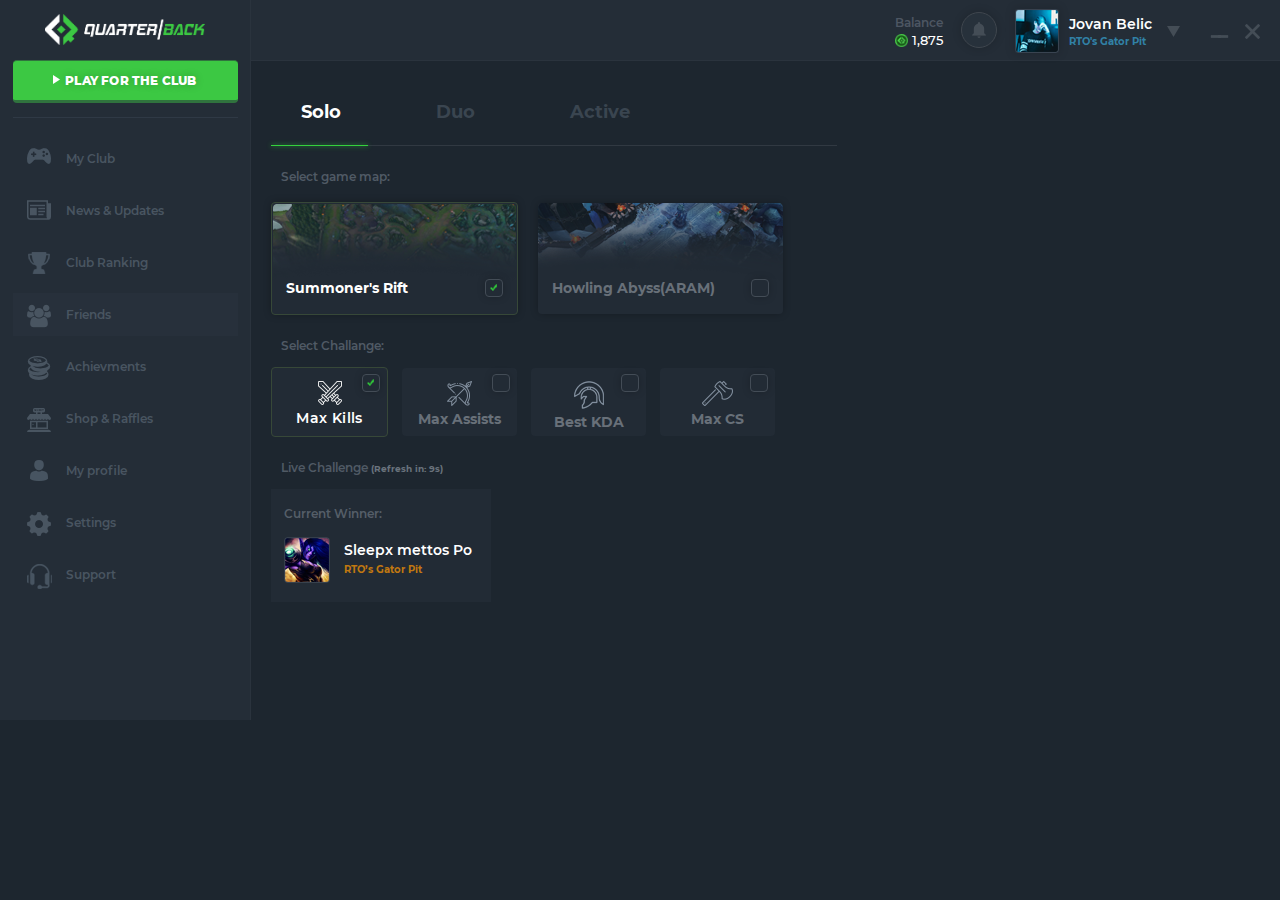
==== play.html @ bf5e84ec "Play page 75%" ====
<!DOCTYPE html>
<html>
<head>
	<title>Quarterback v6</title>
	<link rel="stylesheet" type="text/css" href="public/reset.css">
	<link rel="stylesheet" type="text/css" href="public/style.css">
	<link rel="stylesheet" type="text/css" href="public/page.css">
	<link rel="stylesheet" type="text/css" href="public/header.css">
	<link rel="stylesheet" type="text/css" href="public/left-bar.css">
	<link rel="stylesheet" type="text/css" href="public/club-header.css">
	<link rel="stylesheet" type="text/css" href="public/season-champions.css">
	<link rel="stylesheet" type="text/css" href="public/play.css">
</head>
<body>
	<div class="page-wrapper">
		<div class="left-bar">
			<div class="logo">
				<img src="public/images/logo.png">
			</div><!-- end logo -->
			<div class="left-bar-wrapper">
				<button type="button" class="main-button" onclick="play();"><img src="public/images/in-button.png">PLAY FOR THE CLUB</button>
				<hr class="side-bar-line">
				<ul class="side-navigation">
					<li class="nav-button non-active" onclick="club();">
						<div class="nav-b-img">
							<img src="public/images/nav/img-10.png">
						</div><!-- end nav-b-img -->
						<div class="nav-b-title">
							<p>My Club</p>
						</div><!-- end nav-b-title -->
					</li><!-- end nav-button -->
					<li class="nav-button non-active">
						<div class="nav-b-img">
							<img src="public/images/nav/img-1.png">
						</div><!-- end nav-b-img -->
						<div class="nav-b-title">
							<p>News & Updates</p>
						</div><!-- end nav-b-title -->
					</li><!-- end nav-button -->
					<li class="nav-button non-active">
						<div class="nav-b-img">
							<img src="public/images/nav/img-7.png">
						</div><!-- end nav-b-img -->
						<div class="nav-b-title">
							<p>Club Ranking</p>
						</div><!-- end nav-b-title -->
					</li><!-- end nav-button -->					
					<li class="nav-button non-active freinds">
						<div class="nav-b-img">
							<img src="public/images/nav/img-2.png">
						</div><!-- end nav-b-img -->
						<div class="nav-b-title">
							<p>Friends</p>
						</div><!-- end nav-b-title -->
					</li><!-- end nav-button -->
					<li class="nav-button non-active">
						<div class="nav-b-img">
							<img src="public/images/nav/img-4.png">
						</div><!-- end nav-b-img -->
						<div class="nav-b-title">
							<p>Achievments</p>
						</div><!-- end nav-b-title -->
					</li><!-- end nav-button -->
					<li class="nav-button non-active">
						<div class="nav-b-img">
							<img src="public/images/nav/img-3.png">
						</div><!-- end nav-b-img -->
						<div class="nav-b-title">
							<p>Shop & Raffles</p>
						</div><!-- end nav-b-title -->
					</li><!-- end nav-button -->					
					<li class="nav-button non-active">
						<div class="nav-b-img">
							<img src="public/images/nav/img-8.png">
						</div><!-- end nav-b-img -->
						<div class="nav-b-title">
							<p>My profile</p>
						</div><!-- end nav-b-title -->
					</li><!-- end nav-button -->
					<li class="nav-button non-active">
						<div class="nav-b-img">
							<img src="public/images/nav/img-5.png">
						</div><!-- end nav-b-img -->
						<div class="nav-b-title">
							<p>Settings</p>
						</div><!-- end nav-b-title -->
					</li><!-- end nav-button -->					
					<li class="nav-button non-active">
						<div class="nav-b-img">
							<img src="public/images/nav/img-9.png">
						</div><!-- end nav-b-img -->
						<div class="nav-b-title">
							<p>Support</p>
						</div><!-- end nav-b-title -->
					</li><!-- end nav-button -->
				</ul><!-- end side-navigation -->
			</div><!-- end left-bar-wrapper -->
		</div><!-- end left-bar -->
		<div class="main-view">	
			<div class="header">
				<div class="control-buttons">
					<img src="public/images/icons/mini.png" class="mini-top">
					<img src="public/images/icons/close.png">
				</div><!-- end control-buttons -->
				<div class="user-wrapper">
					<img src="public/images/avatars/avatar-6.png" class="user-avatar">
					<p class="player-info">Jovan Belic <br> <span>RTO's Gator Pit</span></p>
					<img src="public/images/icons/club-arrow.png" class="club-arrow">
				</div><!-- end user-wrapper -->
				<div class="notification-wrapper">
					<div class="notif-box">
						<img src="public/images/icons/notif.png">
					</div><!-- end notif-box -->
				</div><!-- end notifcation-wrapper -->
				<div class="balance">	
					<p class="balance-t">Balance</p>
					<img src="public/images/icons/coin.png">
					<p class="coin-balance">1,875</p>
				</div><!-- end balance -->
			</div><!-- end header -->
			<div class="play-wrapper">
				<div class="text-nav">
					<p class="p-active">Solo</p>
					<p class="duo">Duo</p>
					<p class="current">Active</p>
				</div><!-- end text-nav -->
				<hr class="nav-line"> 
				<hr class="nav-line-active"> 
				<div class="maps">
					<p class="comp-title">Select game map:</p>
					<div class="map-box active">
						<div class="map-wrapper">
							<p class="map-name">Summoner's Rift</p>
							<div class="checkbox"><img src="public/images/active.png"></div>
						</div><!-- end map-wrapper -->
					</div><!-- end map-box -->					
					<div class="map-box map-box-2">
						<div class="map-wrapper">
							<p class="map-name">Howling Abyss(ARAM)</p>
							<div class="checkbox"></div>
						</div><!-- end map-wrapper -->
					</div><!-- end map-box -->
				</div><!-- end maps -->
				<div class="maps challanges">
					<p class="comp-title">Select Challange:</p>
					<div class="challenge-box chal-active">
						<div class="checkbox"><img src="public/images/active.png"></div>
						<img src="public/images/icons/chal-4.png" class="chal-img">
						<p class="chal-name">Max Kills</p>
					</div><!-- end challange-box -->
					<div class="challenge-box chal-sec">
						<div class="checkbox"></div>
						<img src="public/images/icons/chal-1.png" class="chal-img">
						<p class="chal-name">Max Assists</p>
					</div><!-- end challange-box -->
					<div class="challenge-box chal-sec">
						<div class="checkbox"></div>
						<img src="public/images/icons/chal-2.png" class="chal-img">
						<p class="chal-name">Best KDA</p>
					</div><!-- end challange-box -->
					<div class="challenge-box chal-sec">
						<div class="checkbox"></div>
						<img src="public/images/icons/chal-3.png" class="chal-img">
						<p class="chal-name">Max CS</p>
					</div><!-- end challange-box -->																			
				</div><!-- end maps -->
				<div class="maps challanges">
					<p class="comp-title">Live Challenge <span>(Refresh in: 9s)</span></p>
					<div class="live-box">
						<p class="live-box-title">Current Winner:</p>
						<img src="public/images/avatars/avatar-2.png" class="current-winner">
						<p class="winner-name">Sleepx mettos Po <br><span>RTO’s Gator Pit</span></p>
					</div><!-- end liv-box -->										
				</div><!-- end maps -->										
			</div><!-- end play-wrapper -->
		</div><!-- end main-view -->
	</div><!-- end page-wrapper -->
	<script src="views/public.js"></script>
</body>
</html>
---- public/style.css ----
ECHO is on.
---- public/page.css ----
.page-wrapper {
	width: 1280px;
	height: auto;
	min-height: 720px;
	margin: 0 auto;
}

.left-bar {
	width: 250px;
	height: 720px;
	background: #242d37;
	border-right: 1px solid #2a333d;
	float: left;
}

.main-view {
	width: 1029px;
	height: auto;
	min-height: 720px;
	float: left;
}

.header {
	width: 100%;
	height: 60px;
	background: #242d37;
	border-bottom: 1px solid #2a333d;
}

.content-wrapper {
	width: 990px;
	height: 390px;
	padding: 0px 20px;
	float: left;
}
---- public/header.css ----
.control-buttons {
	width: 90px;
	height: 100%;
	float: right;
	text-align: center;
}

.control-buttons img {
	display: inline-block;
	vertical-align: middle;
	margin-top: 24px;
	padding: 0px 6px;
	cursor: pointer;
}

.control-buttons > .mini-top {
	margin-top: 34px;
}

.user-wrapper {
	width: auto;
	height: 42px;
	float: right;
	padding: 9px 0px;
}

.user-wrapper > .user-avatar {
	-webkit-box-shadow: 0px 0px 9px 1px rgba(0,0,0,0.14);
	-moz-box-shadow: 0px 0px 9px 1px rgba(0,0,0,0.14);
	box-shadow: 0px 0px 9px 1px rgba(0,0,0,0.14);
	float: left;
	cursor: pointer;	
}
.user-wrapper > .player-info {
	display: inline-block;
	vertical-align: middle;
	margin-left: 10px;
	font-family: Mon-SemiBold;
	font-size: 14px;
	color: #fefefe;
	cursor: pointer;
	float: left;
	margin-top: 6px;
	line-height: 130%;
}

.user-wrapper > .player-info > span {
	font-size: 10px;
	color: #3181a6;
	font-family: Mon-Bold;
	cursor: default;
	float: left;
}

.club-arrow {
	float: right;
	padding: 17px 10px 17px 15px;
	cursor: pointer;
}

.notification-wrapper{
	width: auto;
	height: 36px;
	padding: 12px 18px;
	float: right;
}

.notif-box {
	transition: .3s;
	width: 34px;
	height: 34px;
	background: #27313b;
	border: 1px solid #3f464e;
	border-radius: 50%;
	-webkit-box-shadow: 0px 0px 9px 1px rgba(0,0,0,0.14);
	-moz-box-shadow: 0px 0px 9px 1px rgba(0,0,0,0.14);
	box-shadow: 0px 0px 9px 1px rgba(0,0,0,0.14);
	cursor: pointer;
	text-align: center;
}

.notif-box:hover{
	transition: .3s;
	-webkit-box-shadow: 0px 0px 9px 1px rgba(0,0,0,0.34);
	-moz-box-shadow: 0px 0px 9px 1px rgba(0,0,0,0.34);
	box-shadow: 0px 0px 9px 1px rgba(0,0,0,0.34);
}

.notif-box > img {
	margin-top: 9px;
}

.balance {
	width: auto;
	padding: 15px 0px;
	float: right;
	height: 30px;
	text-align: center;
}

.balance-t {
	font-family: Mon-SemiBold;
	font-size: 12px;
	color: #4d5662;
}

.balance > img {
	width: 13px;
	height: 13px;
	vertical-align: middle;
	display: inline-block;
}

.coin-balance {
	vertical-align: middle;
	display: inline-block;
	font-family: Mon-Medium;
	color: #ffffff;
	font-size: 13px;
	cursor: pointer;
}
---- public/left-bar.css ----
.logo {
	width: 100%;
	height: 60px;
	text-align: center;
}

.logo > img {
	width: 160px;
	height: 31px;
	margin-top: 14px;
}

.left-bar-wrapper {
	width: 225px;
	height: 660px;
	padding: 0px 12.5px;
}

.main-button {
	transition: .2s;
	width: 100%;
	height: 43px;
	background: #3cc843;
	border: none;
	border-radius: 4px;
	border-top: 1px solid #30733e;
	border-bottom: 3px solid #30733e;
	font-family: Mon-ExtraBold;
	color: white;
	font-size: 12px;
	letter-spacing: .2px;
	text-shadow: 0px 0px 8px rgba(0, 0, 0, 0.22);
}

.main-button:hover{
	transition: .2s;
	border-bottom: 1px solid #30733e;
}

.main-button > img {
	padding-right: 4px;
}

.side-bar-line {
	width: 100%;
	height: 1px;
	border: none;
	background: #2f3945;
	margin-top: 14px;
}

.side-navigation {
	width: 100%;
	height: auto;
	padding-top: 14px;
}

.side-navigation > .nav-button {
	display: inline-block;
}

.side-navigation > .active {
	border: 1px solid #3b4550;
	background: #27313b;
	border-radius: 4px;
	background-image: url(images/nav/active-bg.png);
	border-right: none;
	-webkit-box-shadow: 0px 0px 9px 1px rgba(0,0,0,0.14);
	-moz-box-shadow: 0px 0px 9px 1px rgba(0,0,0,0.14);
	box-shadow: 0px 0px 9px 1px rgba(0,0,0,0.14);
}

.side-navigation > .active > .nav-b-title {
	font-size: 13px;
	color: white;
}

.side-navigation > .active > .nav-b-img {
	margin-top: 3px;
}

.nav-button {
	width: 100%;
	height: 43px;
	margin-top: 5px;
}

.nav-b-img {
	width: 53px;
	height: 100%;
	float: left;
	text-align: center;
}

.nav-b-img > img {
	margin-top: 11px;
	cursor: pointer;
}

.nav-b-title {
	width: 172px;
	height: 100%;
	float: left;
	text-align: left;
	line-height: 43px;
}

.nav-b-title {
	font-family: Mon-SemiBold;
	font-size: 12px;
	color: #495561;
	cursor: pointer;
}

.non-active {
	transition: .2s;
}

.non-active:hover {
	transition: .2s;
	margin-left: 8px;
}

.freinds {
	background: #27303b;
}
---- public/club-header.css ----
.club-header-wrapper {
	width: 100%;
	height: 264px;
	float: left;
	background-image: url(images/bgs/club-bg.png);
	background-size: auto;
	background-repeat: no-repeat;
	background-position: center;
}

.club-header {
	width: 990px;
	height: 158px;
	padding: 0px 20px;
	margin-top: 85px;
}

.club-avatar {
	width: 153px;
	height: 153px;
	background: #202933;
	border: 2px solid #273039;
	border-radius: 4px;
	-webkit-box-shadow: 0px 0px 9px 1px rgba(0,0,0,0.14);
	-moz-box-shadow: 0px 0px 9px 1px rgba(0,0,0,0.14);
	box-shadow: 0px 0px 9px 1px rgba(0,0,0,0.14);	
	float: left;
}

.club-avatar > img {
	width: 100%;
	height: 100%;
}

.club-rank {
	width: 47px;
	height: 19px;
	border-radius: 4px;
	background: #3cc843;
	margin: 0 auto;
	margin-top: -12px;
	text-align: center;
}

.club-rank > p {
	text-shadow: 0px 0px 8px rgba(0, 0, 0, 0.22);
	font-family: Mon-Bold;
	font-size: 11px;
	color: white;
	line-height: 19px;
}

.club-header-bar {
	width: 830px;
	height: 113px;
	background: #242d37;
	float: left;
	margin-top: 44px;
	margin-left: -2px;
	border-top-right-radius: 4px;
	border-bottom-right-radius: 4px;
}

.club-info {
	width: 344px;
	height: 77px;
	float: left;
	padding: 18px 18px;
}

.club-name {
	font-family: Mon-ExtraBold;
	font-size: 28px;
	color: white;
}

.data-point {
	width: auto;
	height: 40px;
	display: inline-block;
	vertical-align: middle;
	margin-top: 7px;
}

.leader-avatar {
	border-radius: 4px;
	-webkit-box-shadow: 0px 0px 9px 1px rgba(0,0,0,0.14);
	-moz-box-shadow: 0px 0px 9px 1px rgba(0,0,0,0.14);
	box-shadow: 0px 0px 9px 1px rgba(0,0,0,0.14);		
	cursor: pointer;
	display: inline-block;
	vertical-align: middle;
}

.data-p {
	font-family: Mon-SemiBold;
	font-size: 11px;
	color: #55585b;
	display: inline-block;
	vertical-align: middle;
	margin-left: 6px;
}

.data-p > span {
	font-family: Mon-Medium;
	font-size: 16px;
	color: white;
	letter-spacing: .2px;
}

.data-mar {
	margin-left: 40px;
}

.club-stats {
	width: 247px;
	height: 100%;
	float: left;
	background: #28303a;
	text-align: center;
}

.header-sub {
	font-family: Mon-Bold;
	font-size: 11px;
	color: #505a65;
	margin-top: 22px;
}

.info-point {
	width: auto;
	height: 28px;
	display: inline-block;
	vertical-align: middle;
	margin-top: 20px;
	margin-left: 5px;
	margin-right: 5px;
}

.info-point img {
	vertical-align: middle;
	display: inline-block;
}

.info-point p {
	vertical-align: middle;
	display: inline-block;
	font-family: Mon-Bold;
	color: #505a65;
	font-size: 16px;
	margin-left: 3px;
}

.club-social {
	width: 203px;
	height: 100%;
	float: left;
	background: #242d37;
	text-align: center;
}

.socials {
	width: 100%;
	height: 20px;
	margin-top: 20px;
}

.socials > img {
	transition: .2;
	display: inline-block;
	vertical-align: middle;
	padding: 0px 6px;
	cursor: pointer;
}

.socials > img:hover {
	transition: .2;
	opacity: .6;
}
---- public/season-champions.css ----
.season-champions {
	width: 280px;
	height: auto;
	float: left;	
}

.comp-title {
	font-family: Mon-SemiBold;
	font-size: 14px;
	color: #5f6771;
	margin-left: 10px;
}

.champions-box {
	width: 100%;
	height: 340px;
	float: left;
	margin-top: 16px;
	border-radius: 4px;
	background: #222b35;
}

.champions-box-header {
	width: 100%;
	height: 42px;
	background: #192027;
	border-top-right-radius: 4px;
	border-top-left-radius: 4px;
}

.champions-box-header > p {
	font-family: Mon-Bold;
	font-size: 10px;
	color: #69696a;
	line-height: 42px;
	margin-left: 14px;
	float: left;
}

.champions-box-header > img {
	float: right;
	margin-top: 13px;
	margin-right: 20px;
}

.player-tile {
	width: 255px;
	height: 47px;
	float: left;
	padding: 0px 12px;
	margin-top: 10px;
}

.player-tile > img {
	-webkit-box-shadow: 0px 0px 9px 1px rgba(0,0,0,0.14);
	-moz-box-shadow: 0px 0px 9px 1px rgba(0,0,0,0.14);
	box-shadow: 0px 0px 9px 1px rgba(0,0,0,0.14);	
	display: inline-block;
	vertical-align: middle;
	float: left;
}

.player-tile > .player-info {
	display: inline-block;
	vertical-align: middle;
	margin-left: 10px;
	font-family: Mon-SemiBold;
	font-size: 14px;
	color: #fefefe;
	cursor: pointer;
	float: left;
	margin-top: 6px;
	line-height: 140%;
}

.player-tile > .player-info > span {
	font-size: 11px;
	color: #515f6f;
	font-family: Mon-Bold;
	cursor: default;
	float: left;
}

.player-trophies {
	float: right;
	font-family: Mon-Medium;
	color: #fefefe;
	font-size: 14px;
	line-height: 47px;
	margin-right: 4px;
}

.other-clubs {
	margin-left: 15px;
}

.other-clubs > .champions-box {
	height: 280px;
}

.ads {
	width: 400px;
	height: 300px;
}

.yt-box {
	border-radius: 4px;
	margin-left: 5px;
	margin-top: 5px;
}

.leader-box {
	width: 100%;
	height: 67px;
	background: #29333f;
	border-top-right-radius: 4px;
	border-top-left-radius: 4px;
}

.leader-box > .player-tile > .player-info > span {
	color: #c17810;
}

.leader-box > .player-tile > .player-trophies > p {
	vertical-align: middle;
	display: inline-block;
	margin-top: 4px;
}

.leader-box > .player-tile > .player-trophies > img {
	vertical-align: middle;
	display: inline-block;
	margin-top: -4px;
	padding-left: 5px;
}

.stats-box {
	width: 100%;
	height: 60px;
	background: #262f3a;
	float: left;
	margin-top: 13px;
}

.stats-left {
	width: 50%;
	height: 100%;
	float: left;
}

.stats-right {
	width: 50%;
	height: 100%;
	float: left;
}

.stats-top {
	width: 100%;
	height: 50%;
	float: left;
}

.stats-top > p {
	color: #828282;
	font-family: Mon-Medium;
	font-size: 12px;
	display: inline-block;
	vertical-align: middle;
	float: left;
	margin-top: 8px;
	margin-left: 5px;
}

.stats-top > img {
	float: left;
	margin-left: 18px;
	margin-top: 8px;
	display: inline-block;
	vertical-align: middle;
}

.stats-bottom {
	width: 100%;
	height: 50%;
	float: left;
}

.stats-bottom > p {
	margin-left: 18px;
	font-family: Mon-SemiBold;
	font-size: 16px;
	color: #ffffff;
}

.stats-box-normal-margin {
	margin-top: 3px;
}

.prize-pool {
	width: 100%;
	height: 50px;
	float: left;
	text-align: center;
}

.prize-pool > p {
	line-height: 50px;
	font-family: Mon-SemiBold;
	font-size: 14px;
	color: #505a65;
}

.prize-pool > p > span {
	font-size: 18px;
	color: white;
}

.prize-pool > p > img {
	padding: 0px 2px;
}

.leader-box > .main-button {
	height: 40px;
}
---- public/play.css ----
.play-wrapper {
	width: auto;
	height: 100%;
	padding-left: 20px;
}

.text-nav {
	width: 100%;
	height: auto;
	padding: 22px 0px;
	margin-top: 18px;
}

.text-nav > p {
	transition: .2s;
	font-family: Mon-Bold;
	font-size: 18px;
	color: #3a4550;
	cursor: pointer;
	float: left;
}

.text-nav > .p-active {
	color: #ffffff;
	margin-left: 30px;
}

.text-nav > .duo {
	margin-left: 95px;
}

.text-nav > .current {
	margin-left: 95px;
}

.text-nav > .duo:hover,.current:hover {
	transition: .5s;
	color: white;
}

.nav-line {
	width: 566px;
	border: none;
	background: #313942;
	height: 1px;
	margin-top: 22px;
}

.nav-line-active {
	width: 97px;
	border: none;
	height: 1px;
	background: #35d23d;
	margin-top: -1px;
	-webkit-box-shadow: 0px 0px 5px 0px rgba(53,210,61,1);
	-moz-box-shadow: 0px 0px 5px 0px rgba(53,210,61,1);
	box-shadow: 0px 0px 5px 0px rgba(53,210,61,1);	
}

.maps {
	width: 570px;
	height: auto;
	margin-top: 23px;
	float: left;
}

.comp-title {
	font-family: Mon-SemiBold;
	font-size: 12px;
	color: #505a65;
}

.map-box {
	width: 245px;
	height: 111px;
	border-radius: 4px;
	background: #222b35;
	-webkit-box-shadow: 0px 0px 8px -1px rgba(0,0,0,0.33);
	-moz-box-shadow: 0px 0px 8px -1px rgba(0,0,0,0.33);
	box-shadow: 0px 0px 8px -1px rgba(0,0,0,0.33);
	margin-top: 18px;
	cursor: pointer;
	display: inline-block;
	vertical-align: middle;
}

.map-box-2 {
	background-image: url(images/bgs/map-2.png);
	background-repeat: no-repeat;
	background-position: center;
	background-size: cover;
	margin-left: 16px;
}

.map-wrapper {
	width: 217px;
	height: auto;
	padding: 76px 14px 17px 14px;
	float: left;
}

.map-name {
	font-family: Mon-Bold;
	font-size: 14px;
	color: #687079;
	float: left;
}

.checkbox {
	width: 16px;
	height: 16px;
	background: #222b35;
	border: 1px solid #434c56;
	float: right;
	border-radius: 4px;
	-webkit-box-shadow: 0px 0px 8px -1px rgba(0,0,0,0.27);
	-moz-box-shadow: 0px 0px 8px -1px rgba(0,0,0,0.27);
	box-shadow: 0px 0px 8px -1px rgba(0,0,0,0.27);
	cursor: pointer;
}

.active {
	background-image: url(images/bgs/map-1.png);
	background-repeat: no-repeat;
	background-position: center;
	border: 1px solid #374838;
}

.active > .map-wrapper > .map-name {
	color: #ffffff;
}

.checkbox > img {
	float: left;
	margin-left: 4px;
	margin-top: 4px;
}

.challenge-box {
	width: 115px;
	height: 68px;
	border-radius: 4px;
	background: #222b35;
	display: inline-block;
	vertical-align: middle;
	margin-top: 14px;
	text-align: center;
	cursor: pointer;
}

.chal-img { margin-top: 13px; }

.chal-name {
	font-family: Mon-Bold;
	font-size: 14px;
	color: #687079;
}

.challenge-box > .checkbox {
	position: absolute;
	margin-top: 6px;
	margin-left: 90px;
}

.chal-sec { margin-left: 10px; }

.chal-active {
	border: 1px solid #374838;
}

.chal-active > .chal-name { color: white; font-family: Mon-SemiBold;
letter-spacing: .4px; }

.comp-title > span {
	font-size: 9px;
	font-family: Mon-Bold;
	color: #6a737d;
}

.live-box {
	width: auto;
	height: 74px;
	padding: 17px 19px 22px 13px;
	float: left;
	background: #222b35;
	margin-top: 14px;
}

.live-box-title {
	font-family: Mon-SemiBold;
	font-size: 12px;
	color: #555e68;
}

.current-winner {
	margin-top: 16px;
	display: inline-block;
	vertical-align: middle;
}

.winner-name {
	display: inline-block;
	vertical-align: middle;
	margin-left: 10px;
	font-family: Mon-SemiBold;
	font-size: 14px;
	color: #ffffff;
	margin-top: 14px;
	cursor: pointer;
}

.winner-name > span {
	font-size: 10px;
	color: #c17810;
	font-family: Mon-Bold;
}
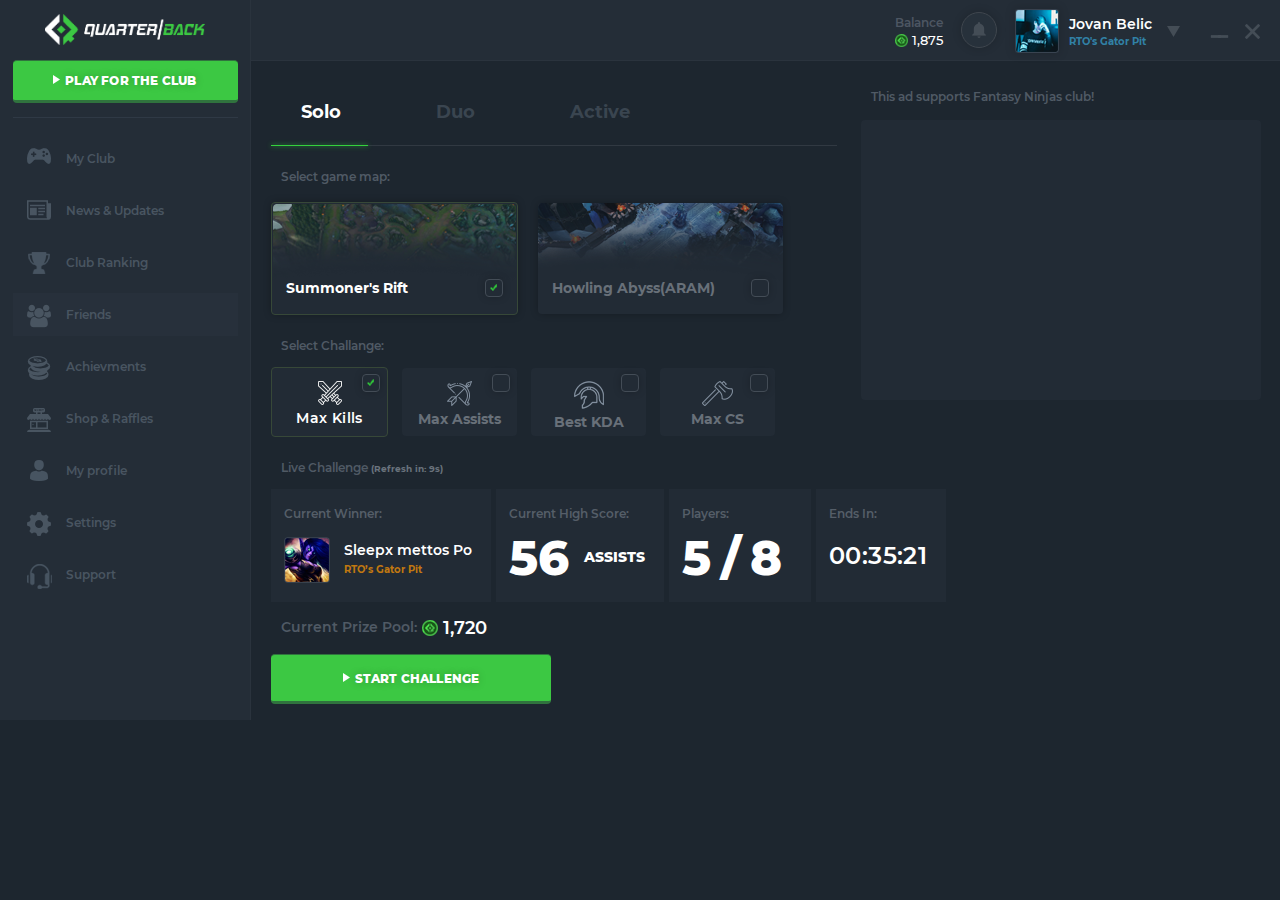
==== commit 13fe84fa: "Play For Club" ====
--- a/play.html
+++ b/play.html
@@ -97,6 +97,12 @@
 			</div><!-- end left-bar-wrapper -->
 		</div><!-- end left-bar -->
 		<div class="main-view">	
+				<div class="season-champions other-clubs">
+					<p class="comp-title">This ad supports Fantasy Ninjas club!</p>
+					<div class="champions-box ads">
+						<iframe width="390" height="270" class="yt-box" src="https://www.youtube.com/embed/EH0K1o_6hTM?controls=0&autoplay=1&loop=1&mute=1" frameborder="0" allow="accelerometer; autoplay; encrypted-media; gyroscope; picture-in-picture" allowfullscreen></iframe>
+					</div><!-- end champions-box -->
+				</div><!-- end season-champions -->			
 			<div class="header">
 				<div class="control-buttons">
 					<img src="public/images/icons/mini.png" class="mini-top">
@@ -164,13 +170,32 @@
 						<p class="chal-name">Max CS</p>
 					</div><!-- end challange-box -->																			
 				</div><!-- end maps -->
-				<div class="maps challanges">
+				<div class="maps maps-live">
 					<p class="comp-title">Live Challenge <span>(Refresh in: 9s)</span></p>
 					<div class="live-box">
 						<p class="live-box-title">Current Winner:</p>
 						<img src="public/images/avatars/avatar-2.png" class="current-winner">
 						<p class="winner-name">Sleepx mettos Po <br><span>RTO’s Gator Pit</span></p>
-					</div><!-- end liv-box -->										
+					</div><!-- end liv-box -->
+					<div class="live-box live-box-sec">
+						<p class="live-box-title">Current High Score:</p>
+						<p class="live-big-text">56</p>
+						<p class="live-small-text">ASSISTS</p>
+					</div><!-- end liv-box -->
+					<div class="live-box live-box-sec live-box-third">
+						<p class="live-box-title">Players:</p>
+						<p class="live-big-text">5/8</p>
+					</div><!-- end liv-box -->
+					<div class="live-box live-box-sec live-box-four">
+						<p class="live-box-title">Ends In:</p>
+						<p class="live-big-text">00:35:21</p>
+					</div><!-- end liv-box -->
+					<div class="chal-prize-pool">
+						<p>Current Prize Pool:<img src="public/images/icons/coin.png"><span>1,720</span></p>
+					</div><!-- end chal-prize-pool -->
+					<div class="start-button-wrapper">
+						<button type="button" class="main-button start-button" onclick="play();"><img src="public/images/in-button.png">START CHALLENGE</button>	
+					</div><!-- end start-button-wrapper -->
 				</div><!-- end maps -->										
 			</div><!-- end play-wrapper -->
 		</div><!-- end main-view -->
--- a/public/play.css
+++ b/public/play.css
@@ -184,6 +184,8 @@
 	float: left;
 	background: #222b35;
 	margin-top: 14px;
+	display: inline-block;
+	vertical-align: middle;
 }
 
 .live-box-title {
@@ -213,4 +215,91 @@
 	font-size: 10px;
 	color: #c17810;
 	font-family: Mon-Bold;
+}
+
+.live-box-sec {
+	margin-left: 5px;
+}
+
+.live-big-text {
+	font-family: Mon-ExtraBold;
+	font-size: 48px;
+	color: #ffffff;
+	margin-top: 8px;
+	float: left;
+}
+
+.live-small-text {
+	font-family: Mon-ExtraBold;
+	font-size: 14px;
+	color: #ffffff;
+	margin-top: 27px;
+	float: left;
+	margin-left: 15px;
+}
+
+.live-box-third > .live-big-text {
+	letter-spacing: 10px;
+}
+
+.maps-live {
+	width: auto;
+}
+
+.live-box-four > .live-big-text {
+	font-size: 24px;
+	font-family: Mon-SemiBold;
+	letter-spacing: .4px;
+	margin-top: 20px;
+}
+
+.chal-prize-pool {
+	width: 670px;
+	height: auto;
+	padding-left: 10px;
+	padding-top: 10px;
+	padding-bottom: 10px;
+	float: left;
+}
+
+.chal-prize-pool > p {
+	font-family: Mon-SemiBold;
+	font-size: 14px;
+	color: #505a65;
+	vertical-align: middle;
+	display: inline-block;
+	padding-top: 5px;
+}
+
+.chal-prize-pool > p > img {
+	vertical-align: middle;
+	display: inline-block;
+	padding-left: 5px;
+}
+
+.chal-prize-pool > p > span {
+	color: #ffffff;
+	font-size: 18px;
+	vertical-align: middle;
+	display: inline-block;
+	padding-left: 5px;
+}
+
+.start-button-wrapper {
+	float: left;
+	width: 100%;
+	height: auto;
+}
+
+.start-button {
+	margin-top: 5px;
+	height: 50px;
+	width: 280px;
+	float: left;
+}
+
+.season-champions {
+	position: absolute;
+	margin-left: 610px;
+	margin-top: 89px;
 }